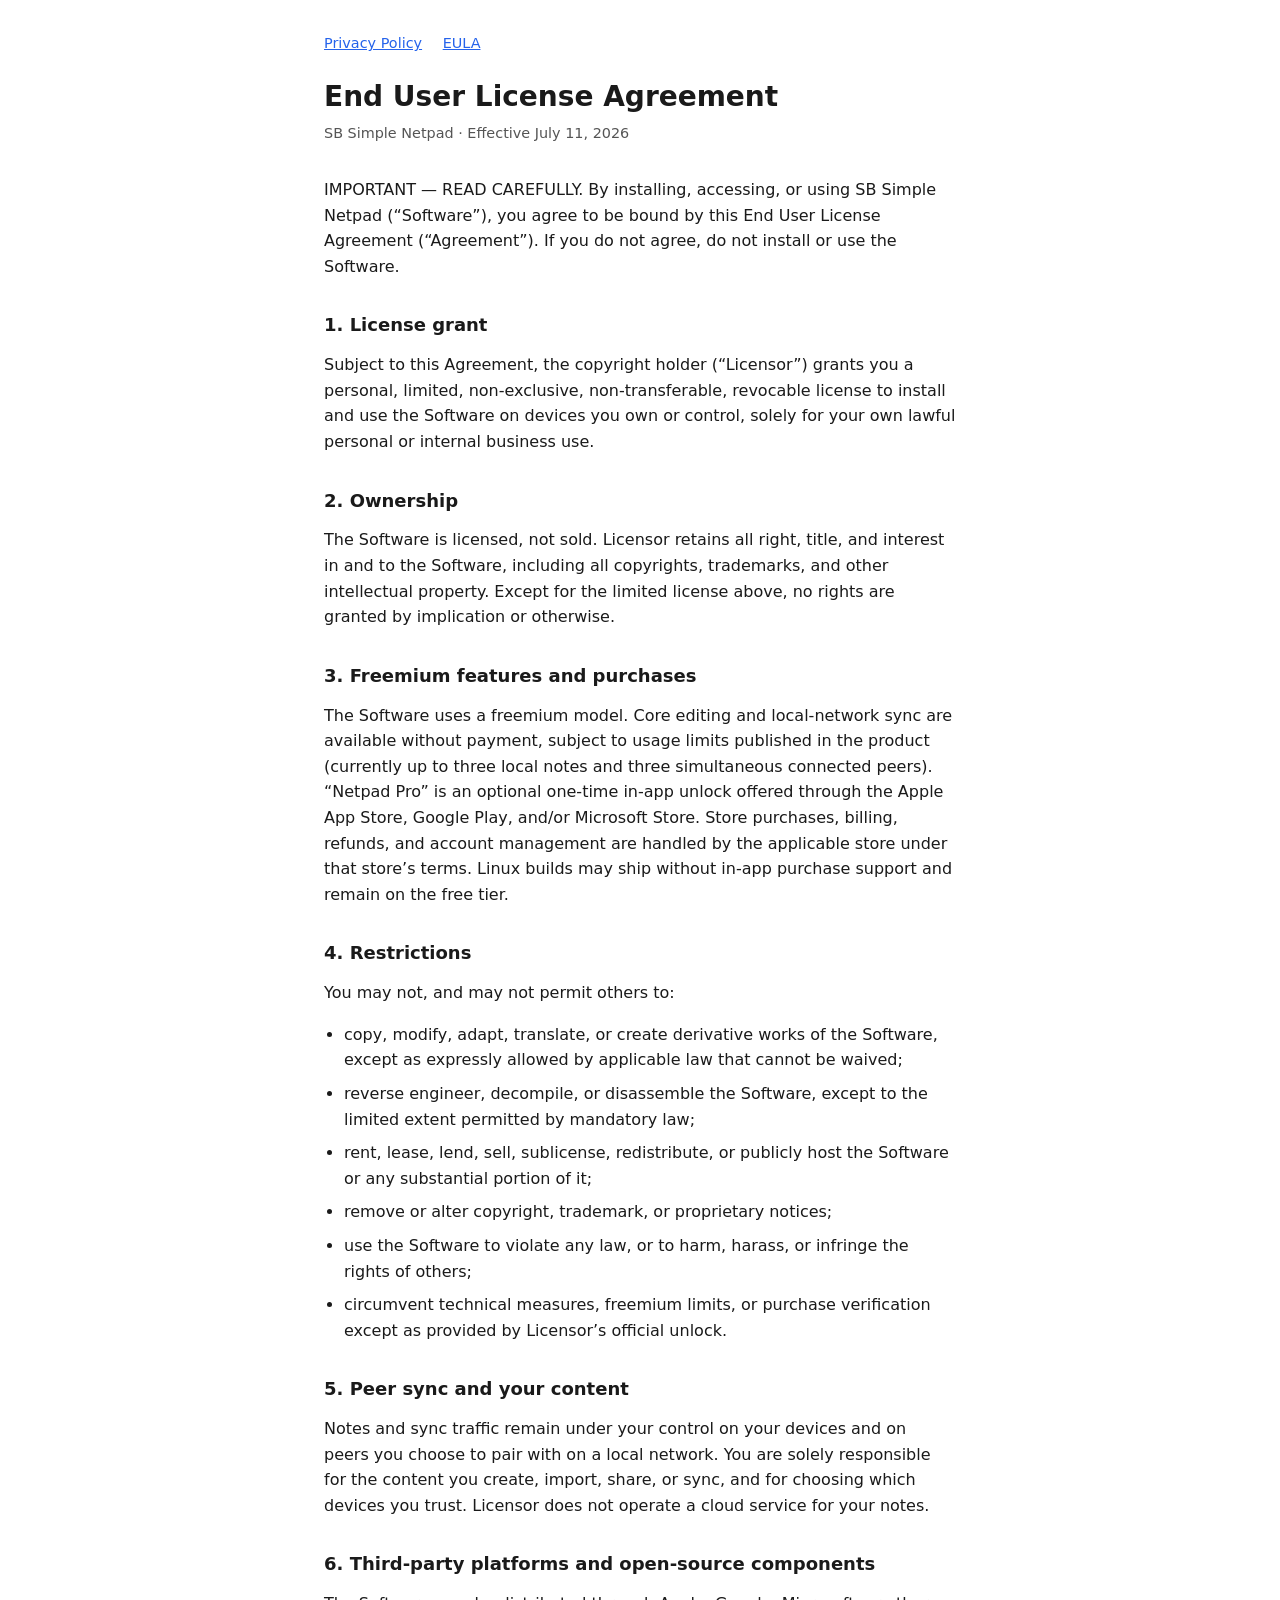
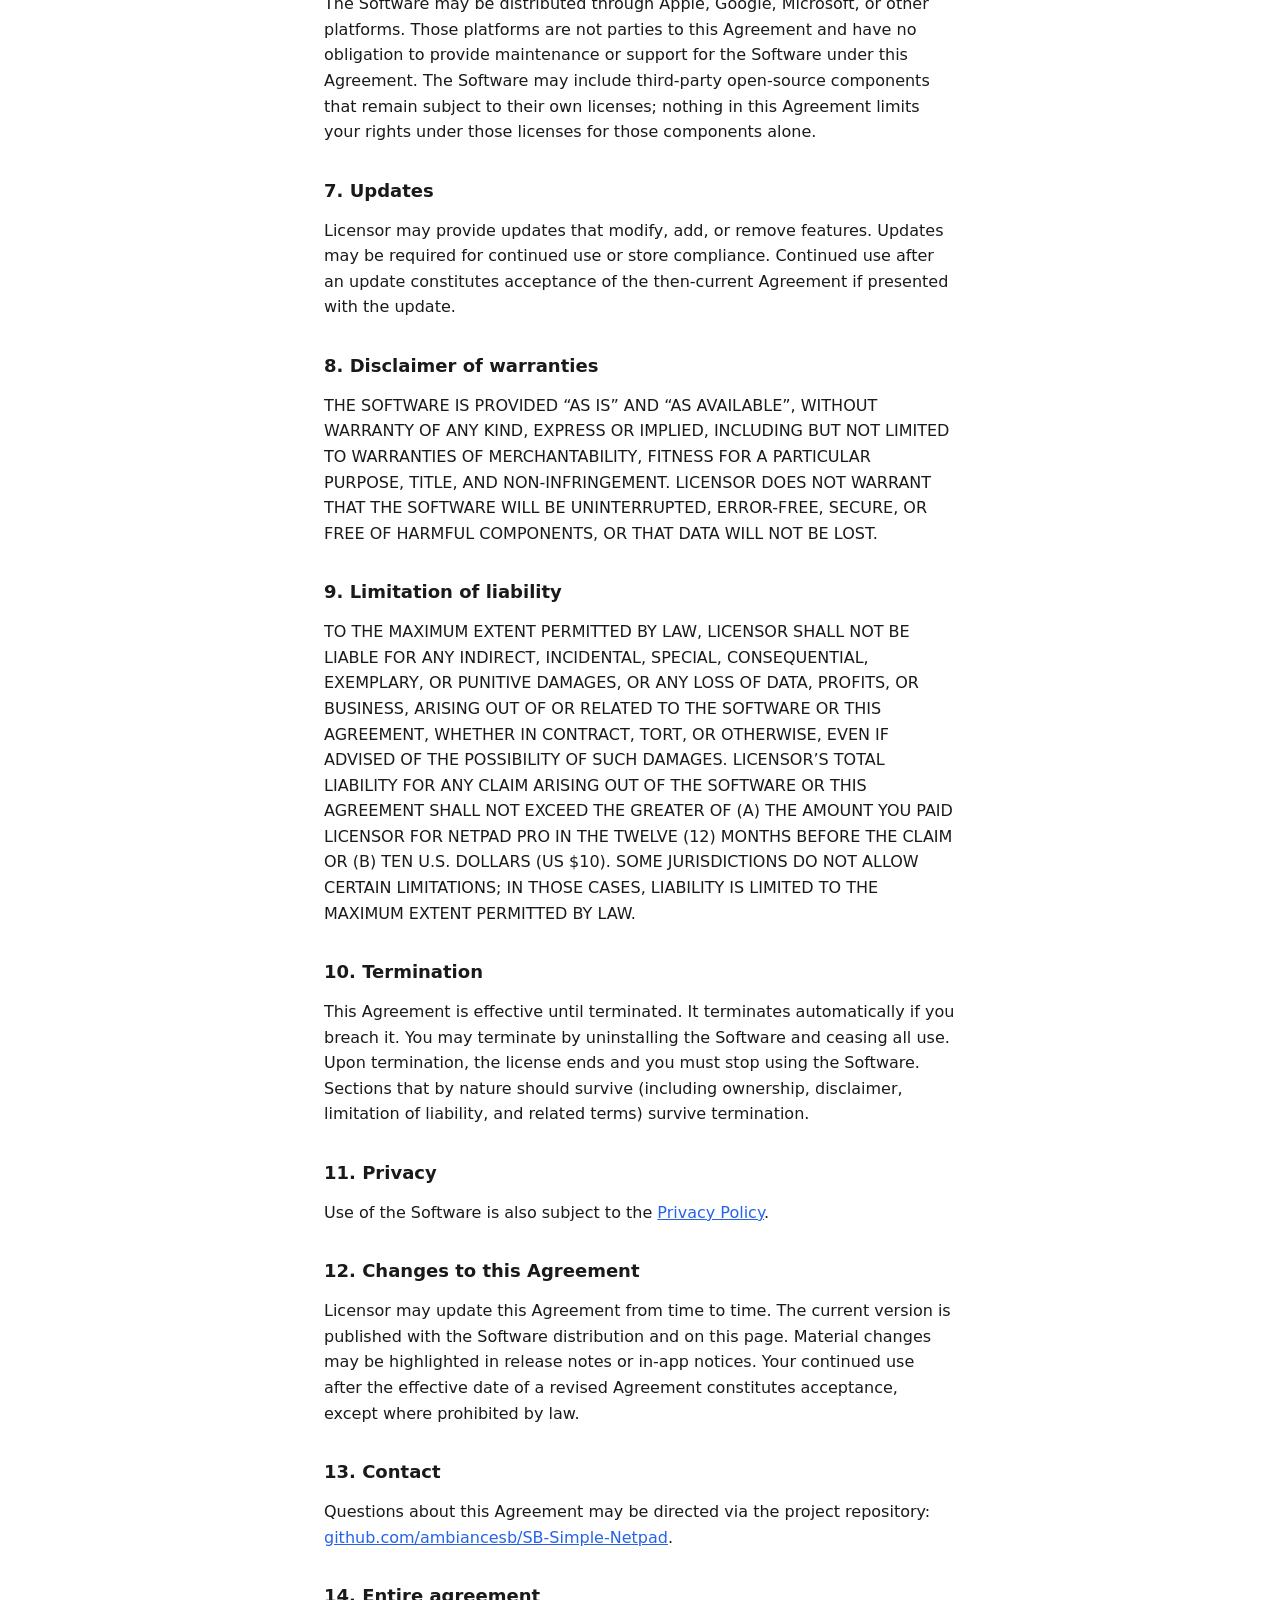
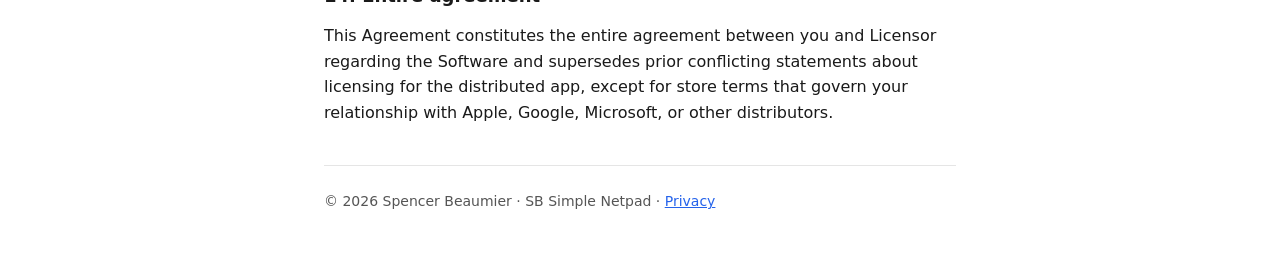
==== docs/eula.html @ 539b69ee "Store 1.0 release prep1" ====
<!DOCTYPE html>
<html lang="en">
<head>
  <meta charset="utf-8">
  <meta name="viewport" content="width=device-width, initial-scale=1">
  <title>End User License Agreement — SB Simple Netpad</title>
  <style>
    :root {
      color-scheme: light dark;
      --text: #1a1a1a;
      --muted: #555;
      --bg: #fff;
      --border: #e5e5e5;
      --link: #2563eb;
    }
    @media (prefers-color-scheme: dark) {
      :root {
        --text: #f0f0f0;
        --muted: #aaa;
        --bg: #121212;
        --border: #333;
        --link: #60a5fa;
      }
    }
    * { box-sizing: border-box; }
    body {
      margin: 0;
      font-family: system-ui, -apple-system, "Segoe UI", Roboto, sans-serif;
      line-height: 1.6;
      color: var(--text);
      background: var(--bg);
    }
    main {
      max-width: 42rem;
      margin: 0 auto;
      padding: 2rem 1.25rem 3rem;
    }
    h1 { font-size: 1.75rem; line-height: 1.25; margin: 0 0 0.25rem; }
    h2 { font-size: 1.125rem; margin: 2rem 0 0.75rem; }
    p, li { margin: 0.5rem 0; }
    ul { padding-left: 1.25rem; }
    .meta { color: var(--muted); font-size: 0.9rem; margin-bottom: 2rem; }
    a { color: var(--link); }
    footer {
      margin-top: 2.5rem;
      padding-top: 1.5rem;
      border-top: 1px solid var(--border);
      color: var(--muted);
      font-size: 0.875rem;
    }
    nav.links { margin-bottom: 1.5rem; font-size: 0.9rem; }
    nav.links a { margin-right: 1rem; }
  </style>
</head>
<body>
  <main>
    <nav class="links">
      <a href="privacy.html">Privacy Policy</a>
      <a href="eula.html">EULA</a>
    </nav>

    <h1>End User License Agreement</h1>
    <p class="meta">SB Simple Netpad · Effective July 11, 2026</p>

    <p>
      IMPORTANT — READ CAREFULLY. By installing, accessing, or using SB Simple
      Netpad (“Software”), you agree to be bound by this End User License
      Agreement (“Agreement”). If you do not agree, do not install or use the
      Software.
    </p>

    <h2>1. License grant</h2>
    <p>
      Subject to this Agreement, the copyright holder (“Licensor”) grants you a
      personal, limited, non-exclusive, non-transferable, revocable license to
      install and use the Software on devices you own or control, solely for your
      own lawful personal or internal business use.
    </p>

    <h2>2. Ownership</h2>
    <p>
      The Software is licensed, not sold. Licensor retains all right, title, and
      interest in and to the Software, including all copyrights, trademarks, and
      other intellectual property. Except for the limited license above, no rights
      are granted by implication or otherwise.
    </p>

    <h2>3. Freemium features and purchases</h2>
    <p>
      The Software uses a freemium model. Core editing and local-network sync are
      available without payment, subject to usage limits published in the product
      (currently up to three local notes and three simultaneous connected peers).
      “Netpad Pro” is an optional one-time in-app unlock offered through the Apple
      App Store, Google Play, and/or Microsoft Store. Store purchases, billing,
      refunds, and account management are handled by the applicable store under
      that store’s terms. Linux builds may ship without in-app purchase support and
      remain on the free tier.
    </p>

    <h2>4. Restrictions</h2>
    <p>You may not, and may not permit others to:</p>
    <ul>
      <li>copy, modify, adapt, translate, or create derivative works of the Software, except as expressly allowed by applicable law that cannot be waived;</li>
      <li>reverse engineer, decompile, or disassemble the Software, except to the limited extent permitted by mandatory law;</li>
      <li>rent, lease, lend, sell, sublicense, redistribute, or publicly host the Software or any substantial portion of it;</li>
      <li>remove or alter copyright, trademark, or proprietary notices;</li>
      <li>use the Software to violate any law, or to harm, harass, or infringe the rights of others;</li>
      <li>circumvent technical measures, freemium limits, or purchase verification except as provided by Licensor’s official unlock.</li>
    </ul>

    <h2>5. Peer sync and your content</h2>
    <p>
      Notes and sync traffic remain under your control on your devices and on peers
      you choose to pair with on a local network. You are solely responsible for the
      content you create, import, share, or sync, and for choosing which devices you
      trust. Licensor does not operate a cloud service for your notes.
    </p>

    <h2>6. Third-party platforms and open-source components</h2>
    <p>
      The Software may be distributed through Apple, Google, Microsoft, or other
      platforms. Those platforms are not parties to this Agreement and have no
      obligation to provide maintenance or support for the Software under this
      Agreement. The Software may include third-party open-source components that
      remain subject to their own licenses; nothing in this Agreement limits your
      rights under those licenses for those components alone.
    </p>

    <h2>7. Updates</h2>
    <p>
      Licensor may provide updates that modify, add, or remove features. Updates
      may be required for continued use or store compliance. Continued use after an
      update constitutes acceptance of the then-current Agreement if presented with
      the update.
    </p>

    <h2>8. Disclaimer of warranties</h2>
    <p>
      THE SOFTWARE IS PROVIDED “AS IS” AND “AS AVAILABLE”, WITHOUT WARRANTY OF ANY
      KIND, EXPRESS OR IMPLIED, INCLUDING BUT NOT LIMITED TO WARRANTIES OF
      MERCHANTABILITY, FITNESS FOR A PARTICULAR PURPOSE, TITLE, AND
      NON-INFRINGEMENT. LICENSOR DOES NOT WARRANT THAT THE SOFTWARE WILL BE
      UNINTERRUPTED, ERROR-FREE, SECURE, OR FREE OF HARMFUL COMPONENTS, OR THAT
      DATA WILL NOT BE LOST.
    </p>

    <h2>9. Limitation of liability</h2>
    <p>
      TO THE MAXIMUM EXTENT PERMITTED BY LAW, LICENSOR SHALL NOT BE LIABLE FOR ANY
      INDIRECT, INCIDENTAL, SPECIAL, CONSEQUENTIAL, EXEMPLARY, OR PUNITIVE DAMAGES,
      OR ANY LOSS OF DATA, PROFITS, OR BUSINESS, ARISING OUT OF OR RELATED TO THE
      SOFTWARE OR THIS AGREEMENT, WHETHER IN CONTRACT, TORT, OR OTHERWISE, EVEN IF
      ADVISED OF THE POSSIBILITY OF SUCH DAMAGES. LICENSOR’S TOTAL LIABILITY FOR ANY
      CLAIM ARISING OUT OF THE SOFTWARE OR THIS AGREEMENT SHALL NOT EXCEED THE
      GREATER OF (A) THE AMOUNT YOU PAID LICENSOR FOR NETPAD PRO IN THE TWELVE (12)
      MONTHS BEFORE THE CLAIM OR (B) TEN U.S. DOLLARS (US $10). SOME JURISDICTIONS
      DO NOT ALLOW CERTAIN LIMITATIONS; IN THOSE CASES, LIABILITY IS LIMITED TO THE
      MAXIMUM EXTENT PERMITTED BY LAW.
    </p>

    <h2>10. Termination</h2>
    <p>
      This Agreement is effective until terminated. It terminates automatically if
      you breach it. You may terminate by uninstalling the Software and ceasing all
      use. Upon termination, the license ends and you must stop using the Software.
      Sections that by nature should survive (including ownership, disclaimer,
      limitation of liability, and related terms) survive termination.
    </p>

    <h2>11. Privacy</h2>
    <p>
      Use of the Software is also subject to the
      <a href="privacy.html">Privacy Policy</a>.
    </p>

    <h2>12. Changes to this Agreement</h2>
    <p>
      Licensor may update this Agreement from time to time. The current version is
      published with the Software distribution and on this page. Material changes
      may be highlighted in release notes or in-app notices. Your continued use
      after the effective date of a revised Agreement constitutes acceptance,
      except where prohibited by law.
    </p>

    <h2>13. Contact</h2>
    <p>
      Questions about this Agreement may be directed via the project repository:
      <a href="https://github.com/ambiancesb/SB-Simple-Netpad">github.com/ambiancesb/SB-Simple-Netpad</a>.
    </p>

    <h2>14. Entire agreement</h2>
    <p>
      This Agreement constitutes the entire agreement between you and Licensor
      regarding the Software and supersedes prior conflicting statements about
      licensing for the distributed app, except for store terms that govern your
      relationship with Apple, Google, Microsoft, or other distributors.
    </p>

    <footer>
      © 2026 Spencer Beaumier · SB Simple Netpad ·
      <a href="privacy.html">Privacy</a>
    </footer>
  </main>
</body>
</html>
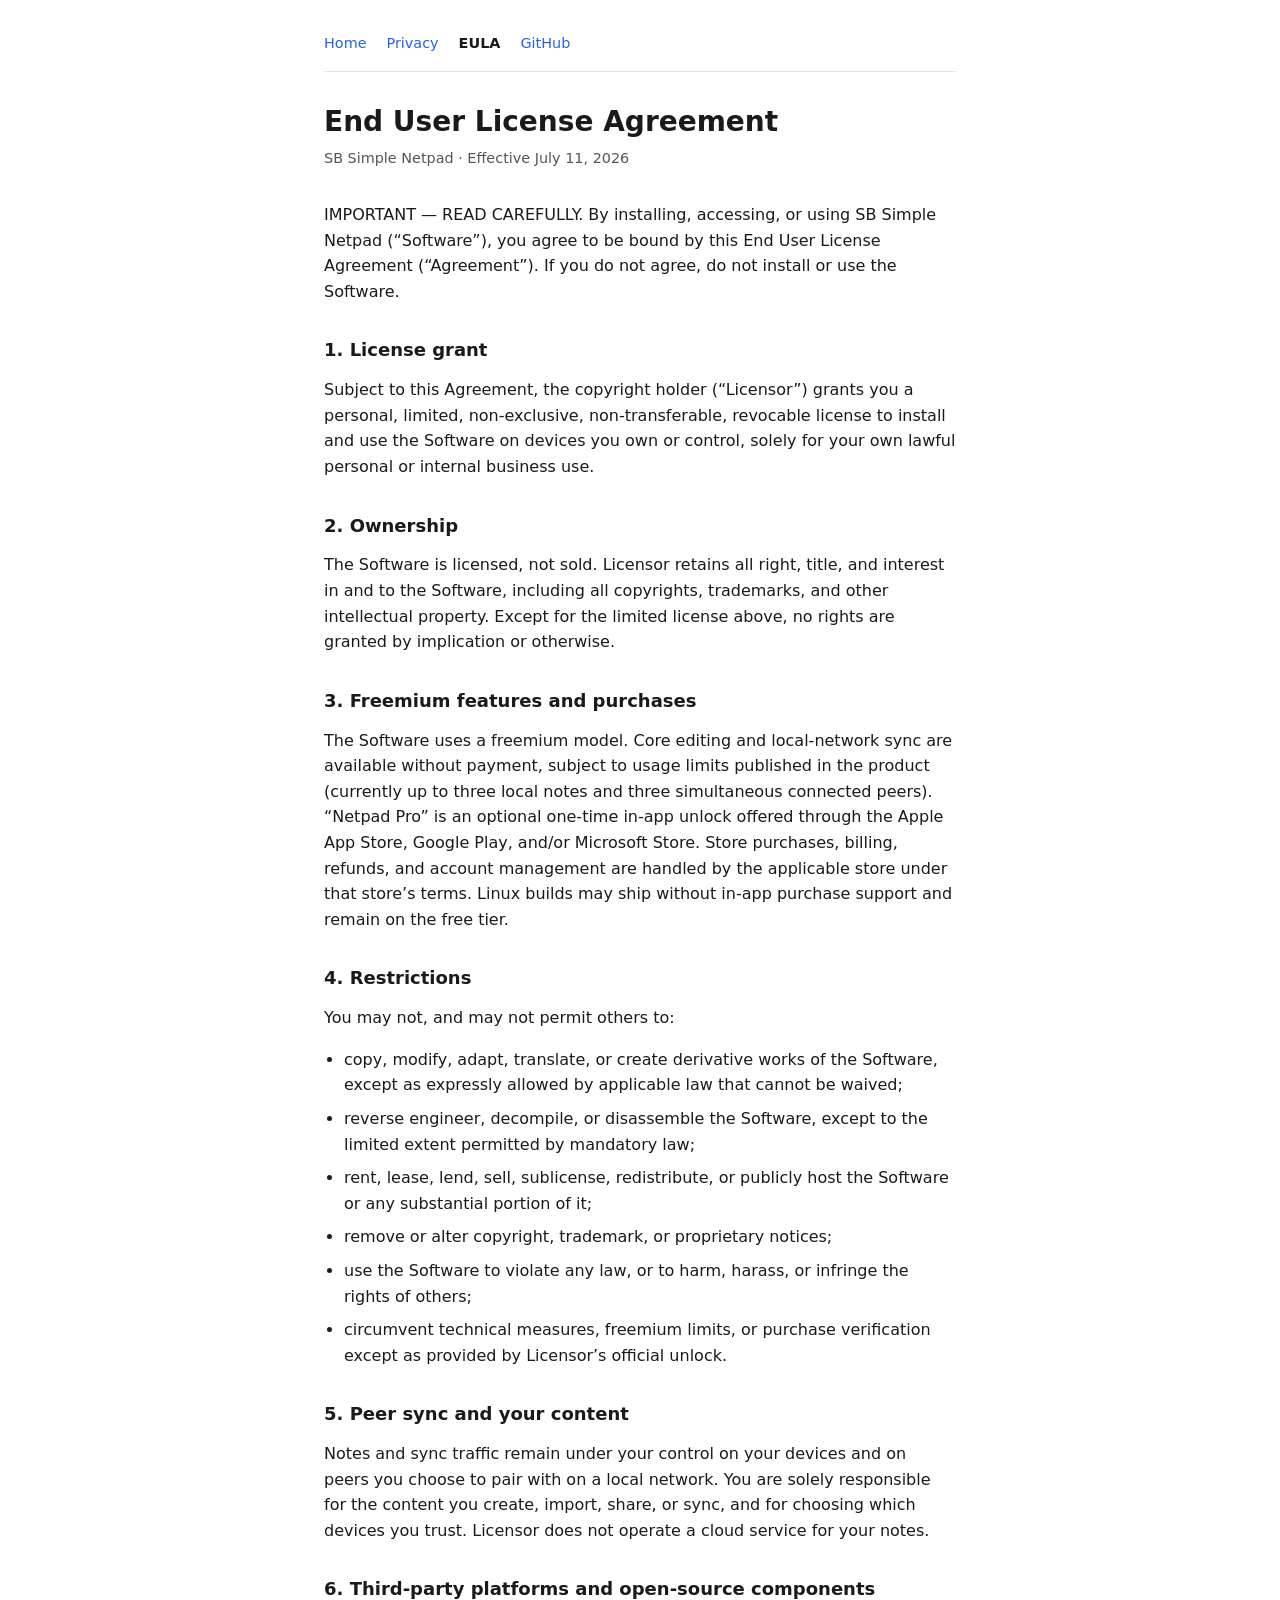
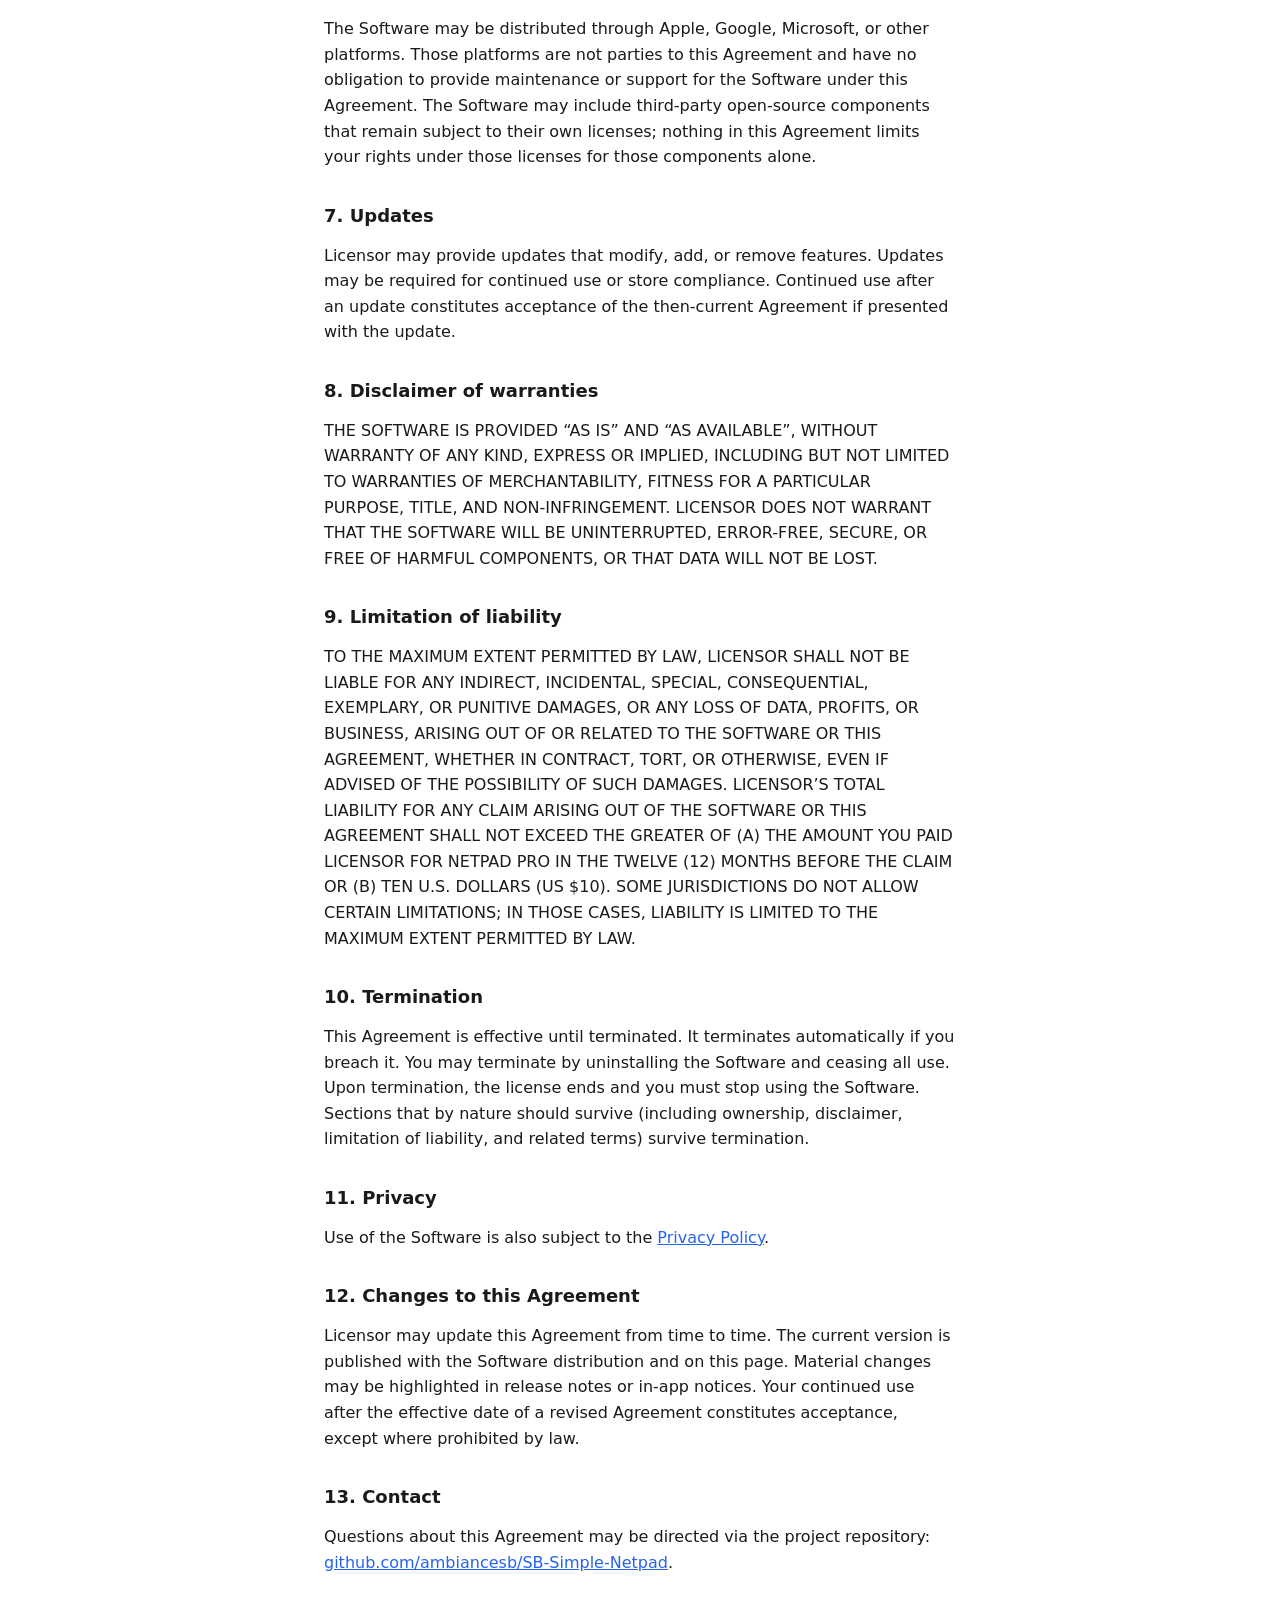
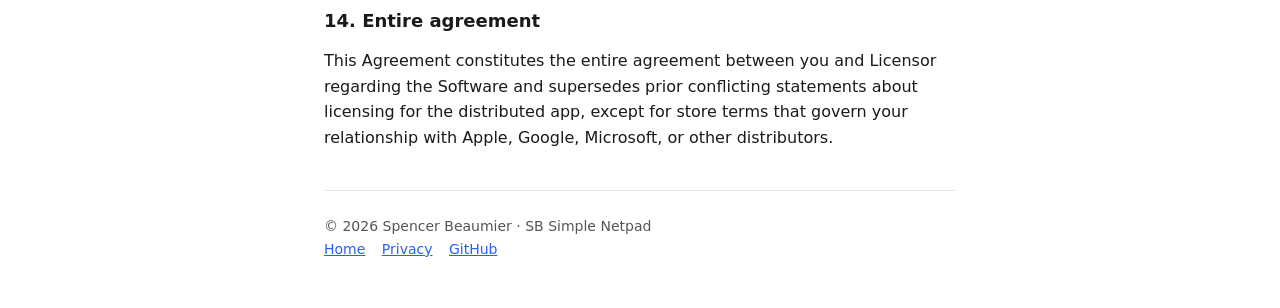
==== commit 0b2873ef: "SB Netpad Homepage." ====
--- a/docs/eula.html
+++ b/docs/eula.html
@@ -4,59 +4,16 @@
   <meta charset="utf-8">
   <meta name="viewport" content="width=device-width, initial-scale=1">
   <title>End User License Agreement — SB Simple Netpad</title>
-  <style>
-    :root {
-      color-scheme: light dark;
-      --text: #1a1a1a;
-      --muted: #555;
-      --bg: #fff;
-      --border: #e5e5e5;
-      --link: #2563eb;
-    }
-    @media (prefers-color-scheme: dark) {
-      :root {
-        --text: #f0f0f0;
-        --muted: #aaa;
-        --bg: #121212;
-        --border: #333;
-        --link: #60a5fa;
-      }
-    }
-    * { box-sizing: border-box; }
-    body {
-      margin: 0;
-      font-family: system-ui, -apple-system, "Segoe UI", Roboto, sans-serif;
-      line-height: 1.6;
-      color: var(--text);
-      background: var(--bg);
-    }
-    main {
-      max-width: 42rem;
-      margin: 0 auto;
-      padding: 2rem 1.25rem 3rem;
-    }
-    h1 { font-size: 1.75rem; line-height: 1.25; margin: 0 0 0.25rem; }
-    h2 { font-size: 1.125rem; margin: 2rem 0 0.75rem; }
-    p, li { margin: 0.5rem 0; }
-    ul { padding-left: 1.25rem; }
-    .meta { color: var(--muted); font-size: 0.9rem; margin-bottom: 2rem; }
-    a { color: var(--link); }
-    footer {
-      margin-top: 2.5rem;
-      padding-top: 1.5rem;
-      border-top: 1px solid var(--border);
-      color: var(--muted);
-      font-size: 0.875rem;
-    }
-    nav.links { margin-bottom: 1.5rem; font-size: 0.9rem; }
-    nav.links a { margin-right: 1rem; }
-  </style>
+  <meta name="description" content="End User License Agreement for SB Simple Netpad.">
+  <link rel="stylesheet" href="site.css">
 </head>
 <body>
   <main>
-    <nav class="links">
-      <a href="privacy.html">Privacy Policy</a>
-      <a href="eula.html">EULA</a>
+    <nav class="site" aria-label="Site">
+      <a href="index.html">Home</a>
+      <a href="privacy.html">Privacy</a>
+      <a href="eula.html" aria-current="page">EULA</a>
+      <a href="https://github.com/ambiancesb/SB-Simple-Netpad">GitHub</a>
     </nav>
 
     <h1>End User License Agreement</h1>
@@ -197,8 +154,11 @@
     </p>
 
     <footer>
-      © 2026 Spencer Beaumier · SB Simple Netpad ·
+      © 2026 Spencer Beaumier · SB Simple Netpad
+      <br>
+      <a href="index.html">Home</a>
       <a href="privacy.html">Privacy</a>
+      <a href="https://github.com/ambiancesb/SB-Simple-Netpad">GitHub</a>
     </footer>
   </main>
 </body>
--- a/docs/site.css
+++ b/docs/site.css
@@ -0,0 +1,167 @@
+:root {
+  color-scheme: light dark;
+  --text: #1a1a1a;
+  --muted: #555;
+  --bg: #fff;
+  --border: #e5e5e5;
+  --link: #2563eb;
+  --surface: #f6f7f9;
+}
+
+@media (prefers-color-scheme: dark) {
+  :root {
+    --text: #f0f0f0;
+    --muted: #aaa;
+    --bg: #121212;
+    --border: #333;
+    --link: #60a5fa;
+    --surface: #1c1c1c;
+  }
+}
+
+* { box-sizing: border-box; }
+
+body {
+  margin: 0;
+  font-family: system-ui, -apple-system, "Segoe UI", Roboto, sans-serif;
+  line-height: 1.6;
+  color: var(--text);
+  background: var(--bg);
+}
+
+main {
+  max-width: 42rem;
+  margin: 0 auto;
+  padding: 2rem 1.25rem 3rem;
+}
+
+h1 {
+  font-size: 1.75rem;
+  line-height: 1.25;
+  margin: 0 0 0.25rem;
+}
+
+h2 {
+  font-size: 1.125rem;
+  margin: 2rem 0 0.75rem;
+}
+
+p, li { margin: 0.5rem 0; }
+
+ul { padding-left: 1.25rem; }
+
+.meta {
+  color: var(--muted);
+  font-size: 0.9rem;
+  margin-bottom: 2rem;
+}
+
+a { color: var(--link); }
+
+code {
+  font-family: ui-monospace, SFMono-Regular, Menlo, Consolas, monospace;
+  font-size: 0.9em;
+}
+
+table {
+  width: 100%;
+  border-collapse: collapse;
+  font-size: 0.95rem;
+  margin: 0.75rem 0;
+}
+
+th, td {
+  border: 1px solid var(--border);
+  padding: 0.5rem 0.75rem;
+  text-align: left;
+  vertical-align: top;
+}
+
+th { font-weight: 600; }
+
+nav.site {
+  display: flex;
+  flex-wrap: wrap;
+  gap: 0.75rem 1.25rem;
+  margin-bottom: 2rem;
+  padding-bottom: 1rem;
+  border-bottom: 1px solid var(--border);
+  font-size: 0.9rem;
+}
+
+nav.site a {
+  text-decoration: none;
+}
+
+nav.site a:hover {
+  text-decoration: underline;
+}
+
+nav.site a[aria-current="page"] {
+  color: var(--text);
+  font-weight: 600;
+  text-decoration: none;
+}
+
+.hero-lead {
+  font-size: 1.125rem;
+  margin: 0.75rem 0 1.25rem;
+}
+
+.platforms {
+  color: var(--muted);
+  font-size: 0.95rem;
+  margin: 0 0 1.5rem;
+}
+
+.panel {
+  margin: 1.5rem 0;
+  padding: 1rem 1.1rem;
+  background: var(--surface);
+  border: 1px solid var(--border);
+  border-radius: 8px;
+}
+
+.panel p:first-child { margin-top: 0; }
+.panel p:last-child { margin-bottom: 0; }
+
+.cta-row {
+  display: flex;
+  flex-wrap: wrap;
+  gap: 0.75rem 1rem;
+  margin: 1.5rem 0 0.5rem;
+}
+
+.cta-row a {
+  display: inline-block;
+  padding: 0.55rem 0.9rem;
+  border: 1px solid var(--border);
+  border-radius: 6px;
+  text-decoration: none;
+}
+
+.cta-row a:hover {
+  border-color: var(--link);
+}
+
+.cta-row a.primary {
+  background: var(--link);
+  border-color: var(--link);
+  color: #fff;
+}
+
+@media (prefers-color-scheme: dark) {
+  .cta-row a.primary {
+    color: #0b1220;
+  }
+}
+
+footer {
+  margin-top: 2.5rem;
+  padding-top: 1.5rem;
+  border-top: 1px solid var(--border);
+  color: var(--muted);
+  font-size: 0.875rem;
+}
+
+footer a { margin-right: 0.75rem; }
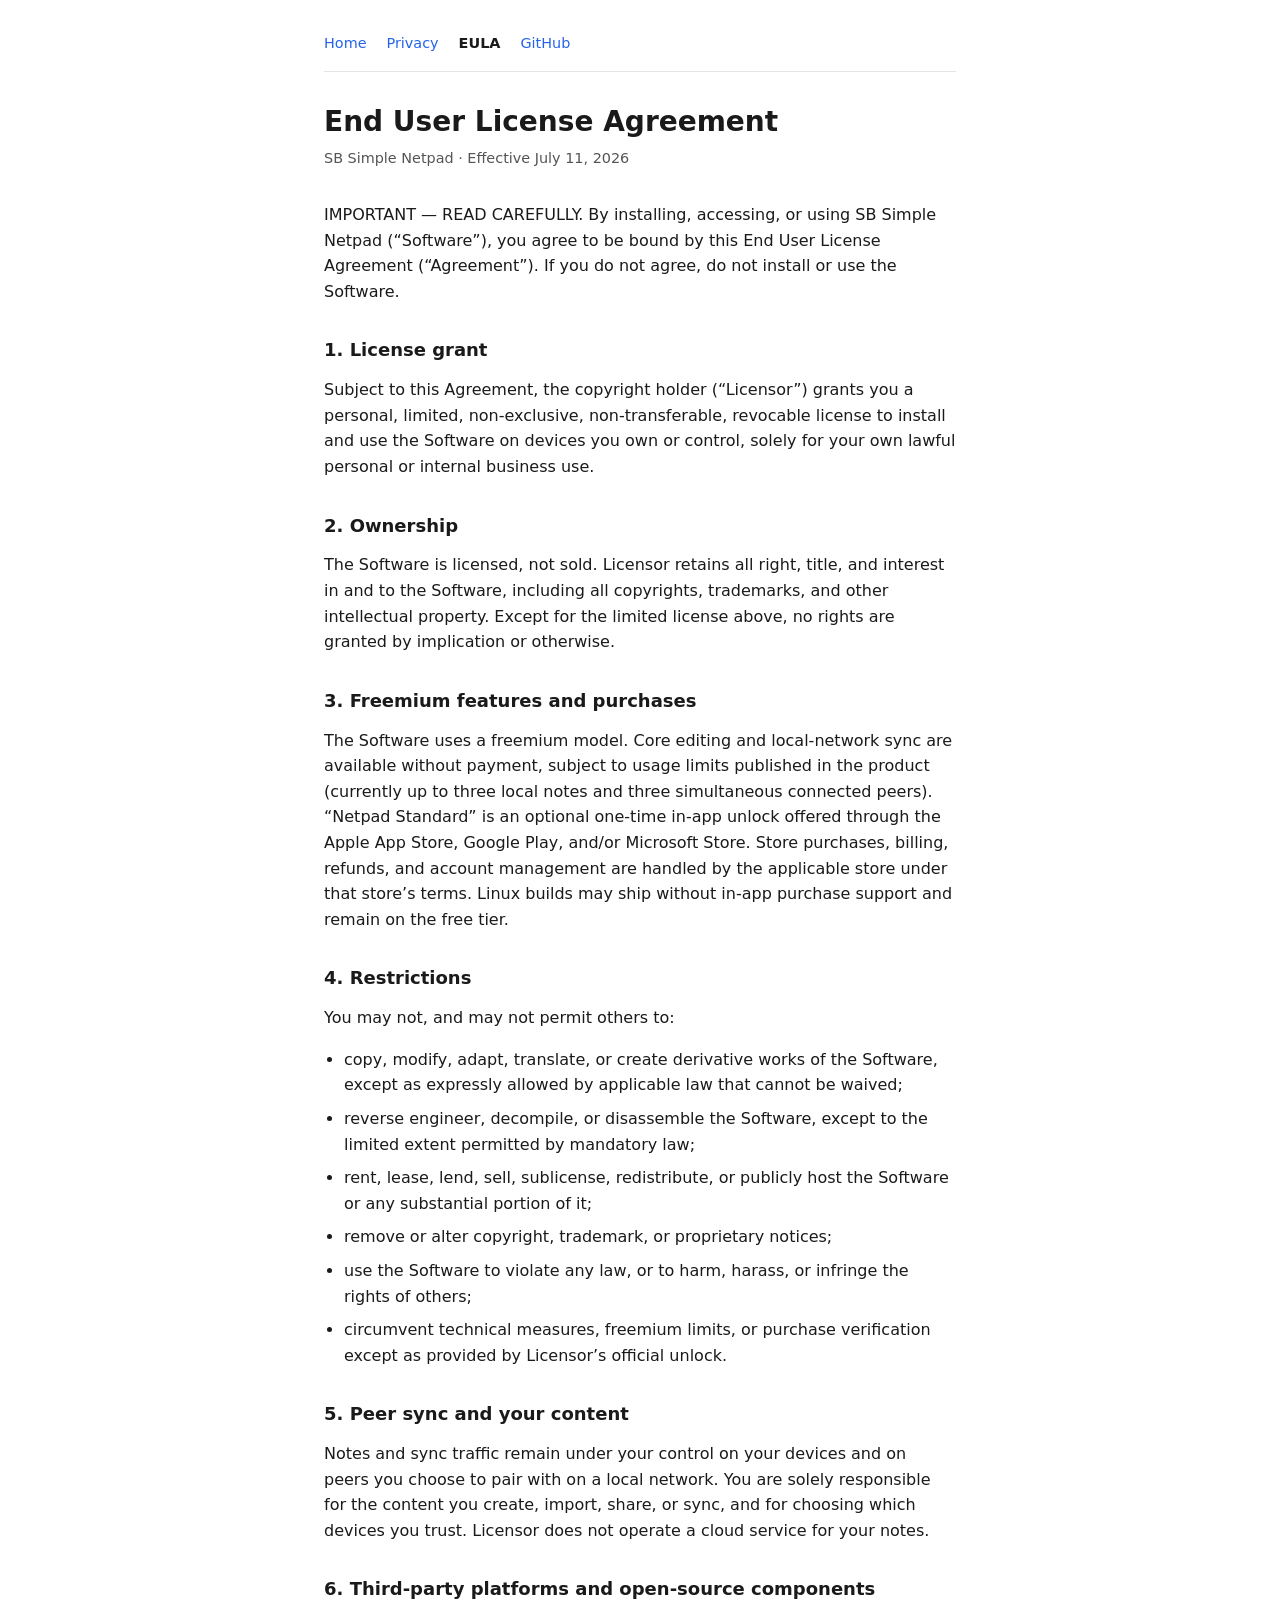
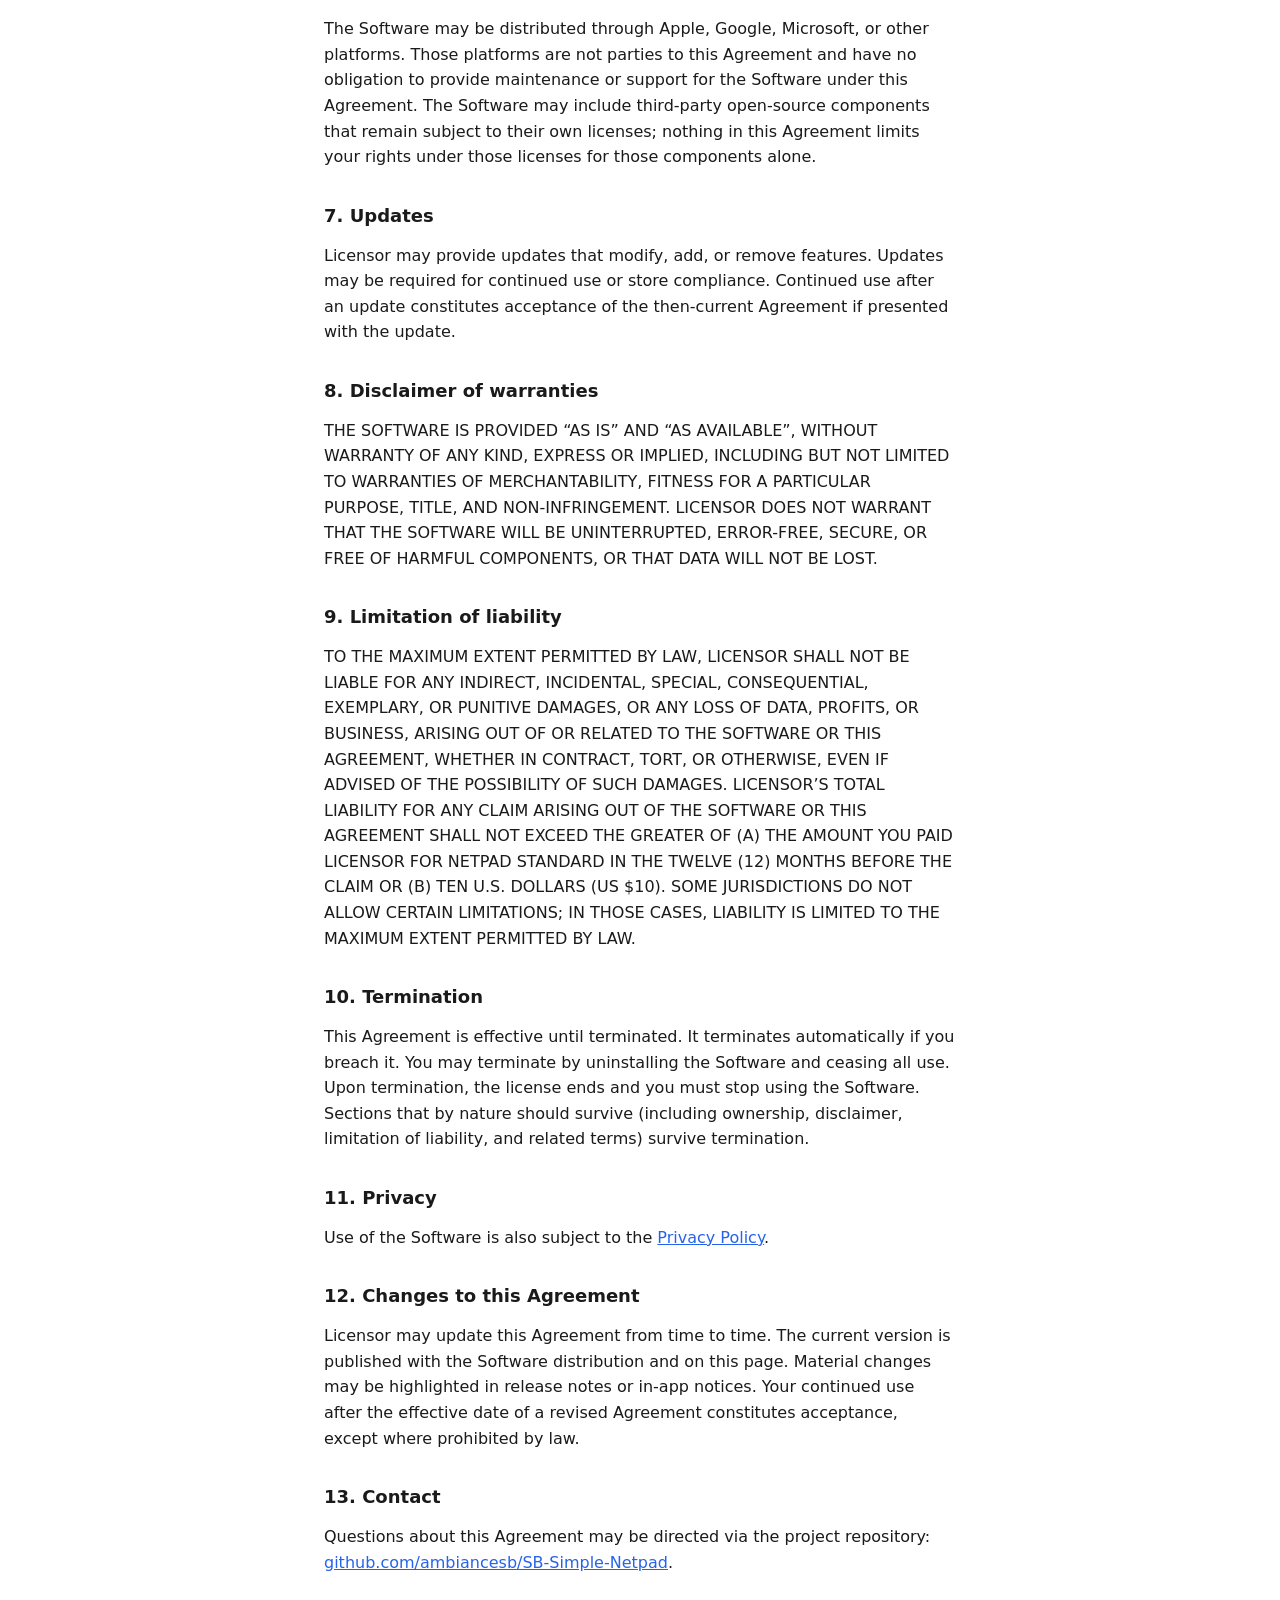
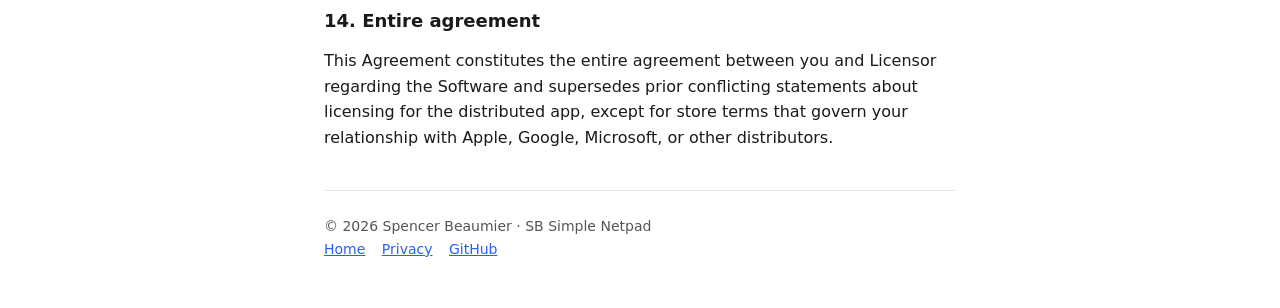
==== commit 94dbad7d: "Version Naming update" ====
--- a/docs/eula.html
+++ b/docs/eula.html
@@ -47,7 +47,7 @@
       The Software uses a freemium model. Core editing and local-network sync are
       available without payment, subject to usage limits published in the product
       (currently up to three local notes and three simultaneous connected peers).
-      “Netpad Pro” is an optional one-time in-app unlock offered through the Apple
+      “Netpad Standard” is an optional one-time in-app unlock offered through the Apple
       App Store, Google Play, and/or Microsoft Store. Store purchases, billing,
       refunds, and account management are handled by the applicable store under
       that store’s terms. Linux builds may ship without in-app purchase support and
@@ -109,7 +109,7 @@
       SOFTWARE OR THIS AGREEMENT, WHETHER IN CONTRACT, TORT, OR OTHERWISE, EVEN IF
       ADVISED OF THE POSSIBILITY OF SUCH DAMAGES. LICENSOR’S TOTAL LIABILITY FOR ANY
       CLAIM ARISING OUT OF THE SOFTWARE OR THIS AGREEMENT SHALL NOT EXCEED THE
-      GREATER OF (A) THE AMOUNT YOU PAID LICENSOR FOR NETPAD PRO IN THE TWELVE (12)
+      GREATER OF (A) THE AMOUNT YOU PAID LICENSOR FOR NETPAD STANDARD IN THE TWELVE (12)
       MONTHS BEFORE THE CLAIM OR (B) TEN U.S. DOLLARS (US $10). SOME JURISDICTIONS
       DO NOT ALLOW CERTAIN LIMITATIONS; IN THOSE CASES, LIABILITY IS LIMITED TO THE
       MAXIMUM EXTENT PERMITTED BY LAW.
--- a/docs/site.css
+++ b/docs/site.css
@@ -44,6 +44,11 @@
 h2 {
   font-size: 1.125rem;
   margin: 2rem 0 0.75rem;
+}
+
+h3 {
+  font-size: 1rem;
+  margin: 1.25rem 0 0.5rem;
 }
 
 p, li { margin: 0.5rem 0; }
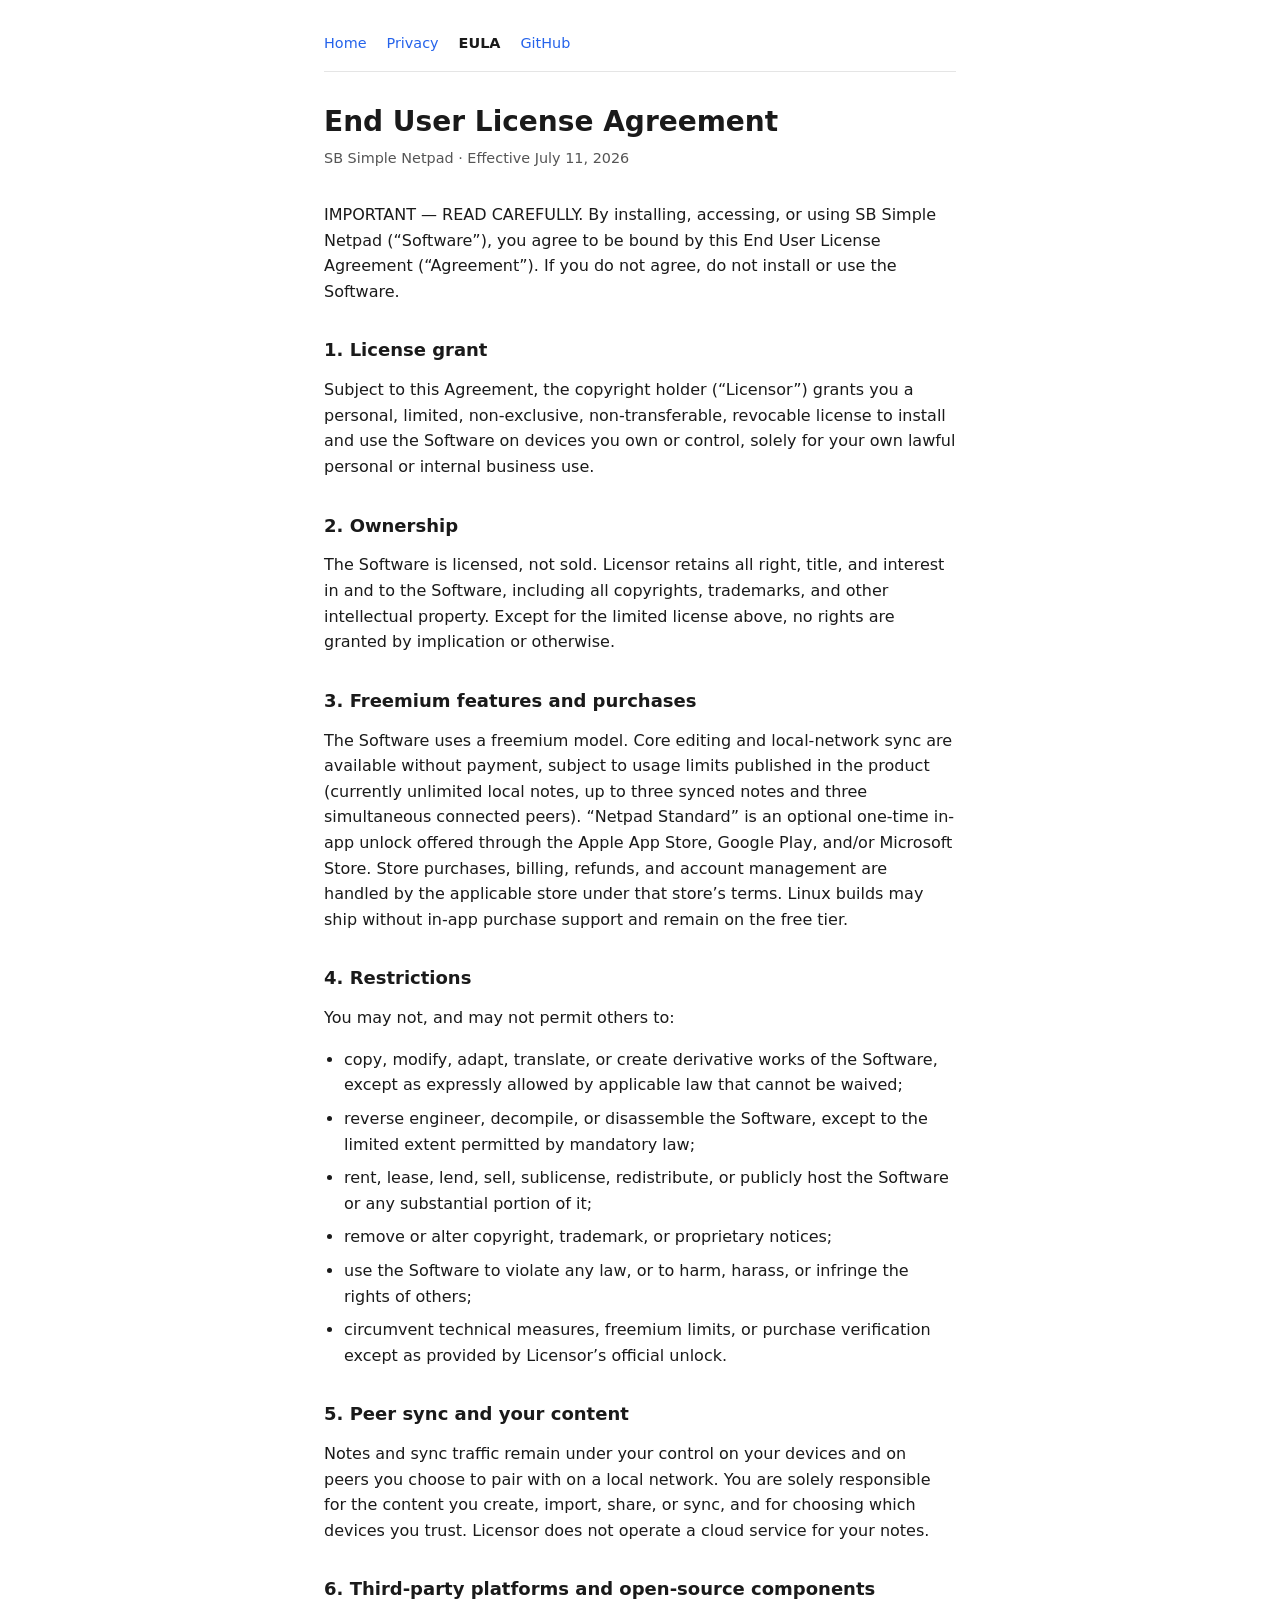
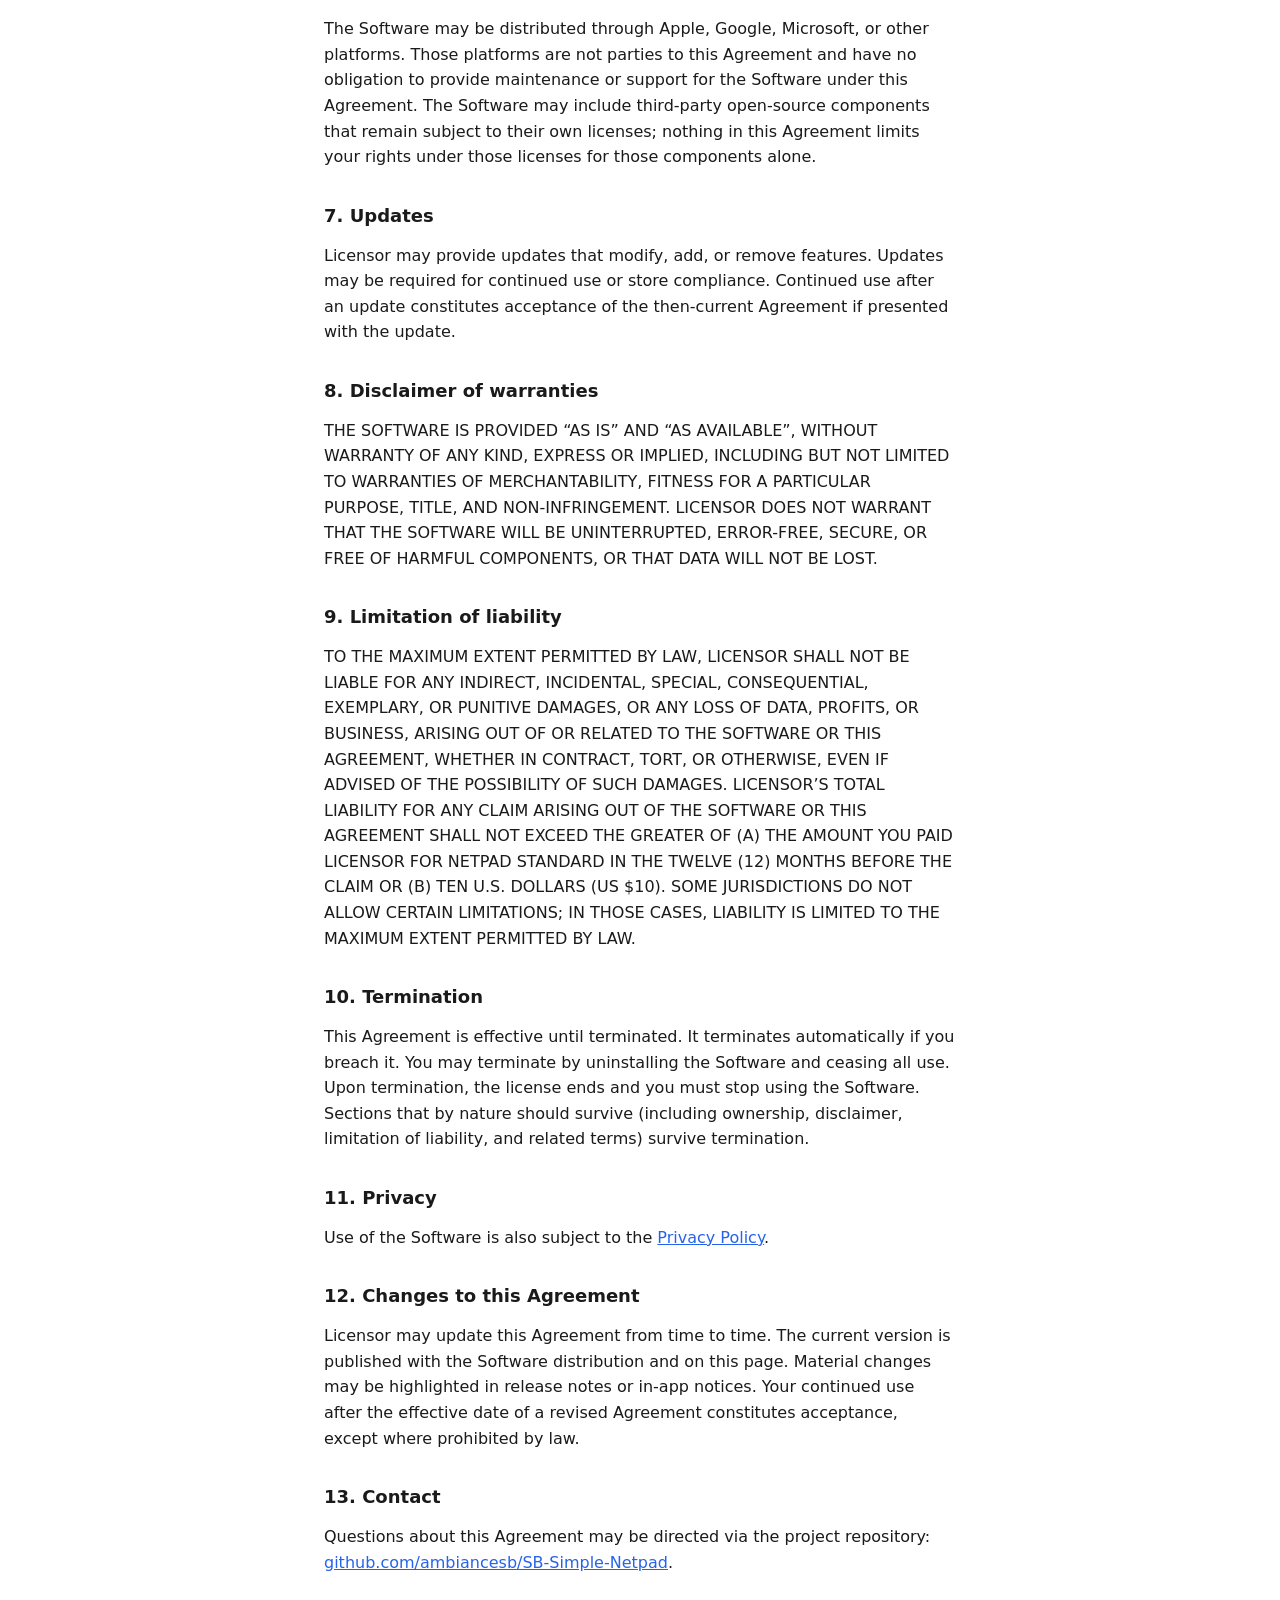
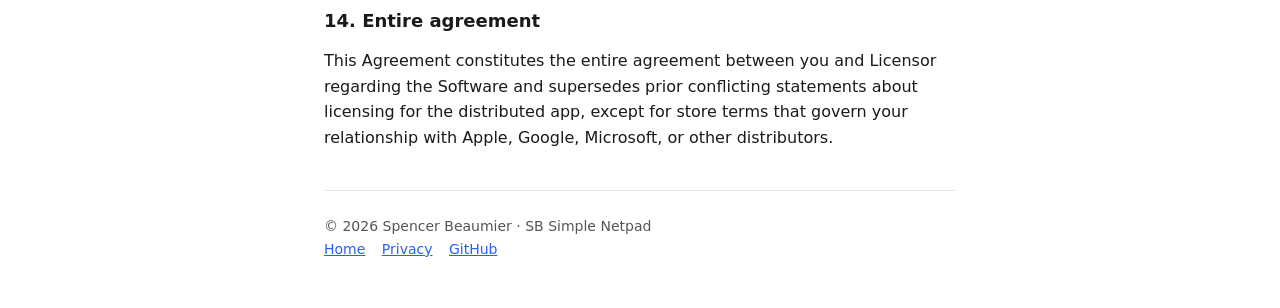
==== commit 6efaa335: "Fremium Limit Update" ====
--- a/docs/eula.html
+++ b/docs/eula.html
@@ -46,7 +46,7 @@
     <p>
       The Software uses a freemium model. Core editing and local-network sync are
       available without payment, subject to usage limits published in the product
-      (currently up to three local notes and three simultaneous connected peers).
+      (currently unlimited local notes, up to three synced notes and three simultaneous connected peers).
       “Netpad Standard” is an optional one-time in-app unlock offered through the Apple
       App Store, Google Play, and/or Microsoft Store. Store purchases, billing,
       refunds, and account management are handled by the applicable store under
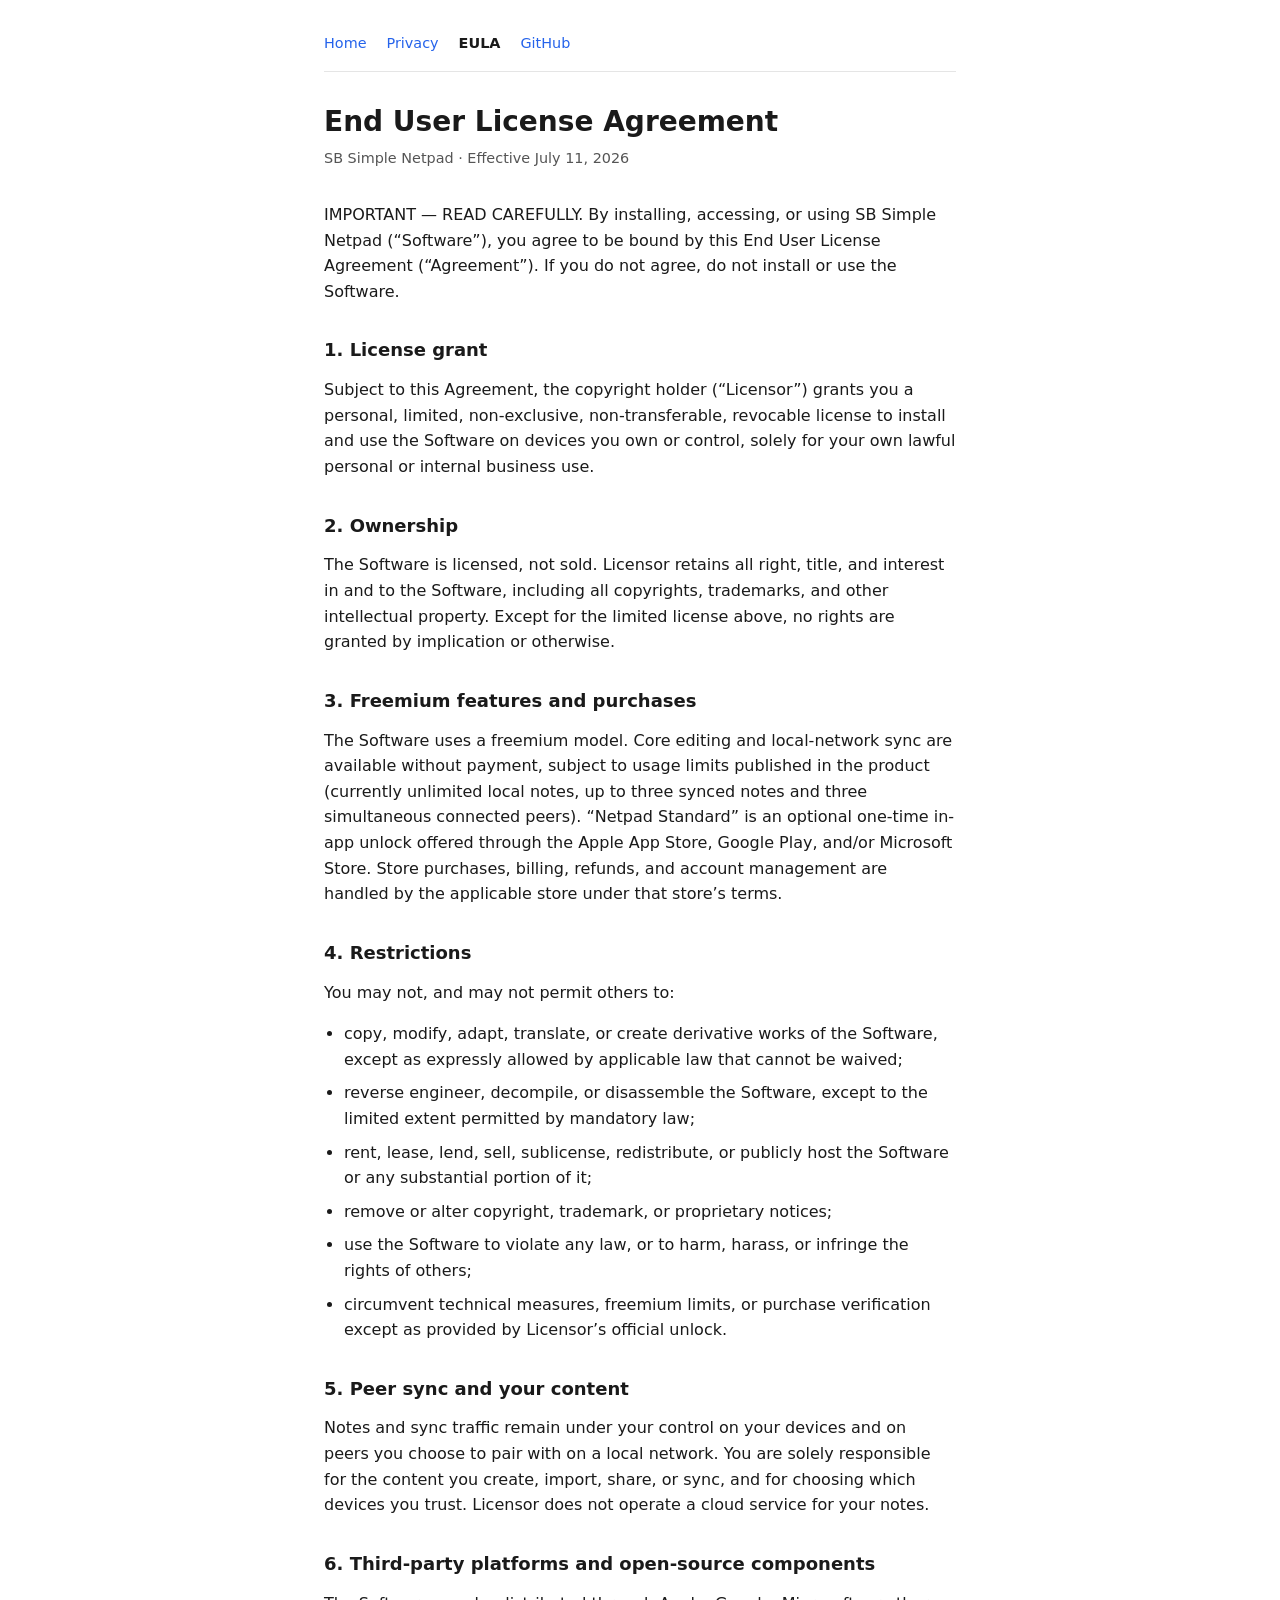
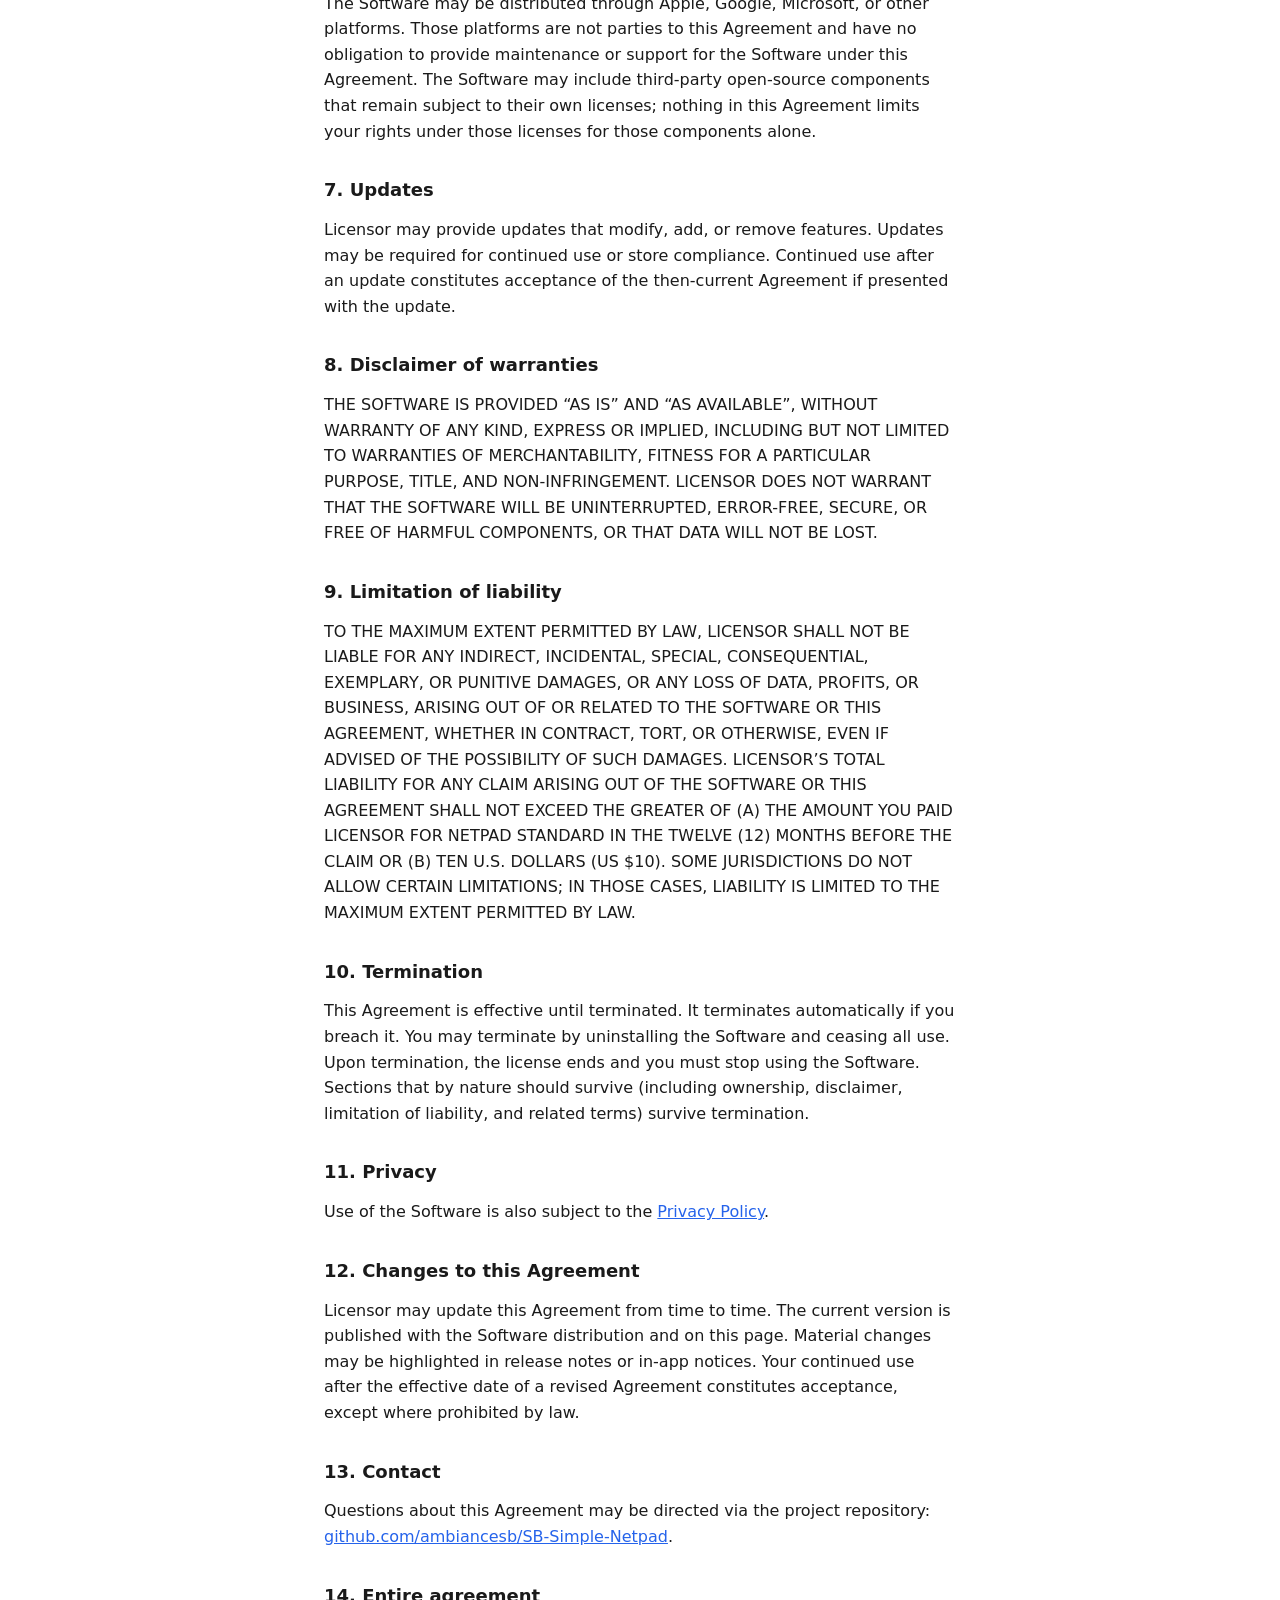
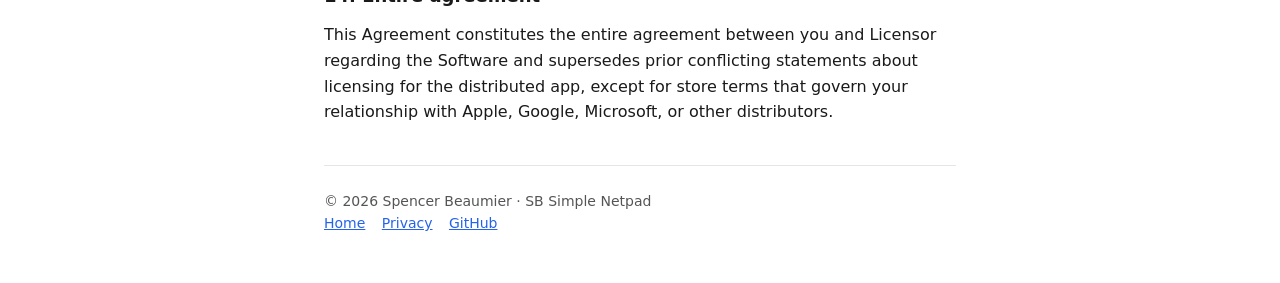
==== commit 3b320d35: "Updates and Linux policy" ====
--- a/docs/eula.html
+++ b/docs/eula.html
@@ -50,8 +50,7 @@
       “Netpad Standard” is an optional one-time in-app unlock offered through the Apple
       App Store, Google Play, and/or Microsoft Store. Store purchases, billing,
       refunds, and account management are handled by the applicable store under
-      that store’s terms. Linux builds may ship without in-app purchase support and
-      remain on the free tier.
+      that store’s terms.
     </p>
 
     <h2>4. Restrictions</h2>
